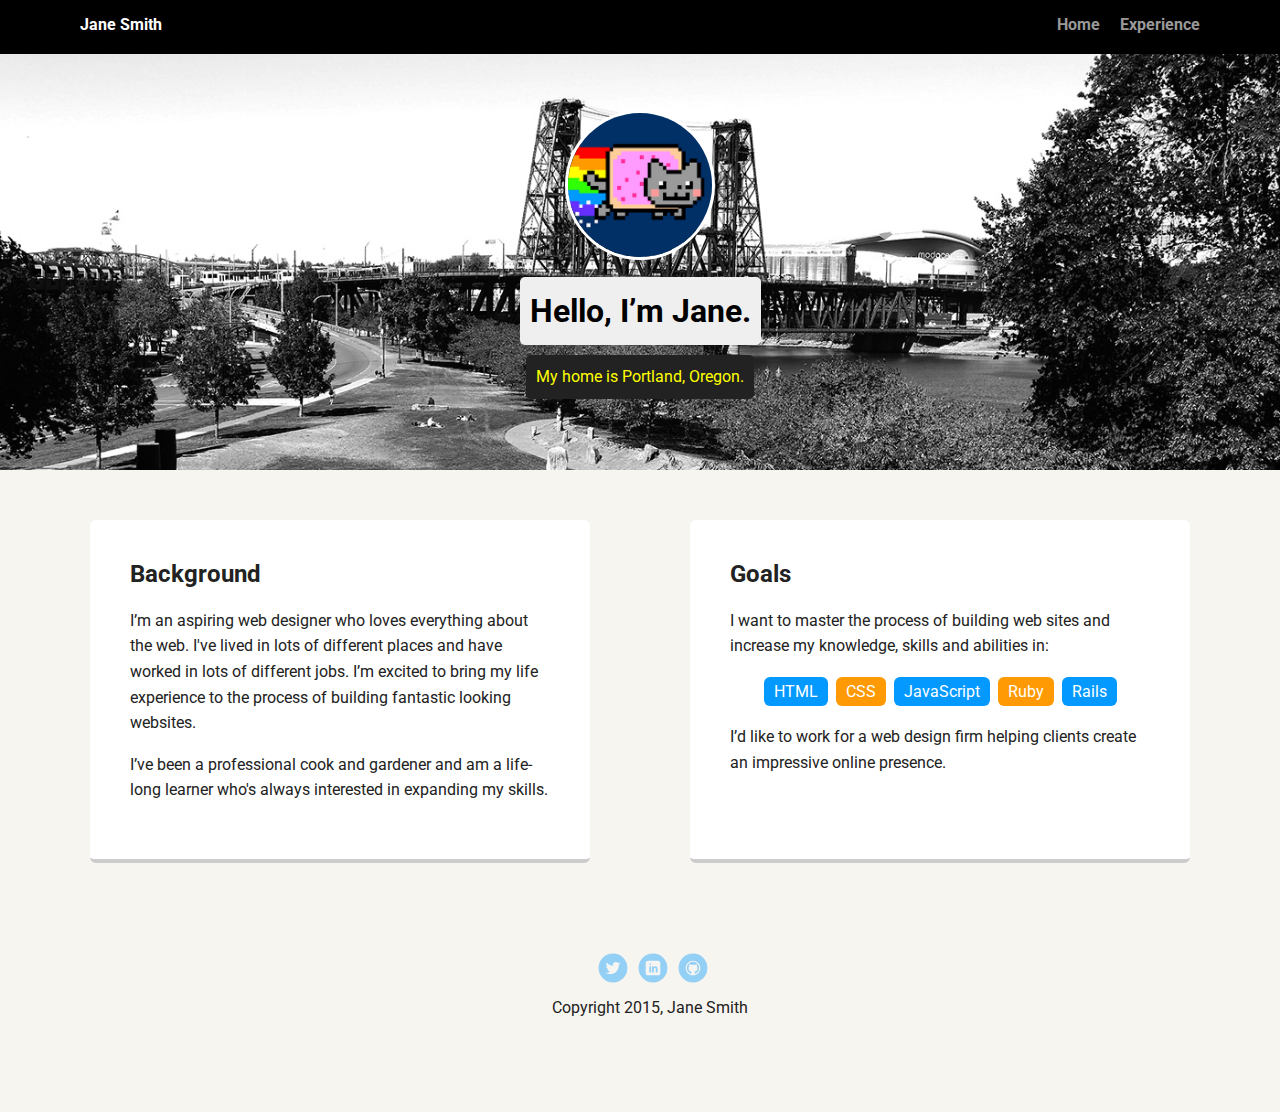
==== profile_page_v1/index.html @ 50a5890b "profile_page Project uploads" ====
<!doctype html>
<html lang="en">
<head>
  <meta charset="utf-8">
  <title>Jane Smith's Profile</title>
  <meta name="viewport" content="width=device-width, initial-scale=1.0">
  <link rel="stylesheet" href="styles.css">
  <link href="https://fonts.googleapis.com/css?family=Muli%7CRoboto:400,300,500,700,900" rel="stylesheet"></head>
  <body>

    <div class="main-nav">
        <ul class="nav">
          <li class="name">Jane Smith</li>
          <li><a href="#">Home</a></li>
          <li><a href="#">Experience</a></li>
        </ul>
    </div>

    <header>
      <img src="images/me.png" alt="Drawing of Jane Smith" class="profile-image">
      <h1 class="tag name">Hello, I’m Jane.</h1>
      <p class="tag location">My home is Portland, Oregon.</p>
    </header>

    <main class="flex">
      <div class="card">
        <h2>Background</h2>
        <p>I’m an aspiring web designer who loves everything about the web. I've lived in lots of different places and have worked in lots of different jobs. I’m excited to bring my life experience to the process of building fantastic looking websites.</p>
        <p>I’ve been a professional cook and gardener and am a life-long learner who's always interested in expanding my skills.</p>
      </div> 

      <div class="card">
        <h2>Goals</h2>
        <p>I want to master the process of building web sites and increase my knowledge, skills and abilities in:</p>
        <ul class="skills">
          <li>HTML</li>
          <li>CSS</li>
          <li>JavaScript</li>
          <li>Ruby</li>
          <li>Rails</li>
        </ul>
        <p>I’d like to work for a web design firm helping clients create an impressive online presence.</p>
      </div> 

    </main>
    <footer>
      <ul>
        <li><a href="#" class="social twitter">Twitter</a></li>
        <li><a href="#" class="social linkedin">LinkedIn</a></li>
        <li><a href="#" class="social github">Github</a></li>
      </ul>
      <p class="copyright">Copyright 2015, Jane Smith</p>
    </footer>
  </body>
  </html>
---- profile_page_v1/styles.css ----
/* Global Layout Set-up */
* { 
  box-sizing: border-box;
}
  
body {
  margin: 0;
  padding: 0;
  text-align: center;
  font-family: 'Roboto', sans-serif;
  color: #222;
  background: #f7f5f0;
}
/* Link Styles */

a {
  text-decoration: none;
  color: #999;
}
a:hover {
  color: #6633ff;
}

/* Section Styles */

.main-nav {
  width: 100%;
  background: black;
  min-height: 30px;
  padding: 10px;
  position: fixed;
  text-align: center;
}
.nav {
  display: flex;
  justify-content: space-around;
  font-weight: 700;
  list-style-type: none;
  margin: 0 auto;
  padding: 0;
}

.nav .name {
    display: block;
    margin-right: auto;
    color: white;
}
.nav li {
  padding: 5px 10px 10px 10px;
}
.nav a {
  transition: all .5s;
}
.nav a:hover {
  color: white
}

header {
  text-align: center;
  background: url('images/portland.jpg') no-repeat top center ;
  background-size: cover;
  overflow: hidden;
  padding-top: 60px;
}
header {
  line-height: 1.5;
}
header .profile-image {
  margin-top: 50px;
  width: 150px;
  height: 150px;
  border-radius: 50%;
  border: 3px solid white;
  transition: all .5s;
}
header .profile-image:hover {
  transform: scale(1.2) rotate(5deg);
}
.tag {
  background-color: #efefef;
  color: black;
  padding: 10px;
  border-radius: 5px;
  display: table;
  margin: 10px auto;
} 
.location {
  background-color: #222;
  color: yellow;
}
.card {
  margin: 30px;
  padding: 20px 40px 40px;
  max-width: 500px;
  text-align: left;
  background: #fff;
  border-bottom: 4px solid #ccc;
  border-radius: 6px;
  transition: all .5s;
}
.card:hover {
  border-color: #ff99ff;
}

ul.skills {
  padding: 0;
  text-align: center;
}

.skills li {
  border-radius: 6px;
  display: inline-block;
  background: #ff9904;
  color: white;
  padding: 5px 10px;
  margin: 2px;
}

.skills li:nth-child(odd) {
  background: #0399ff;
}

footer {
  width: 100%;
  min-height: 30px;
  padding: 20px 0 40px 20px;
}

footer .copyright {
  top: -8px;
  font-size: .75em;
}

footer ul {
  list-style-type: none;
  margin: 0;
  padding: 0;
}

footer ul li {
  display: inline-block;
}

a.social {
  display: inline-block;
  text-indent: -9999px;
  margin-left: 5px;
  width: 30px;
  height: 30px;
  background-size: 30px 30px;
  opacity: .4;
  transition: all .5s;
}
a.twitter {
  background-image: url(images/twitter.svg);
}
a.linkedin {
  background-image: url(images/linkedin.svg);
}
a.github {
  background-image: url(images/github.svg);
}
a.social:hover {
  opacity: 1;
}
.clearfix {
  clear: both;
}

/* Styles for larger screens */
@media screen and (min-width: 720px) {
  
  .flex {
      display: -ms-flexbox;      /* TWEENER - IE 10 */
      display: flex; 
      max-width: 1200px;
      -ms-flex-pack: distribute;
      justify-content: space-around;
      margin: 0 auto;
  }

  header {
    min-height: 470px;
  }

  .nav {
    max-width: 1200px;
    padding: 0 30px;
  }


  main {
    padding-top: 20px;
  }

  main p {
    line-height: 1.6em;
  }

  footer {
    font-size: 1.3em;
    max-width: 1200px;
    margin: 40px auto;
  }

}
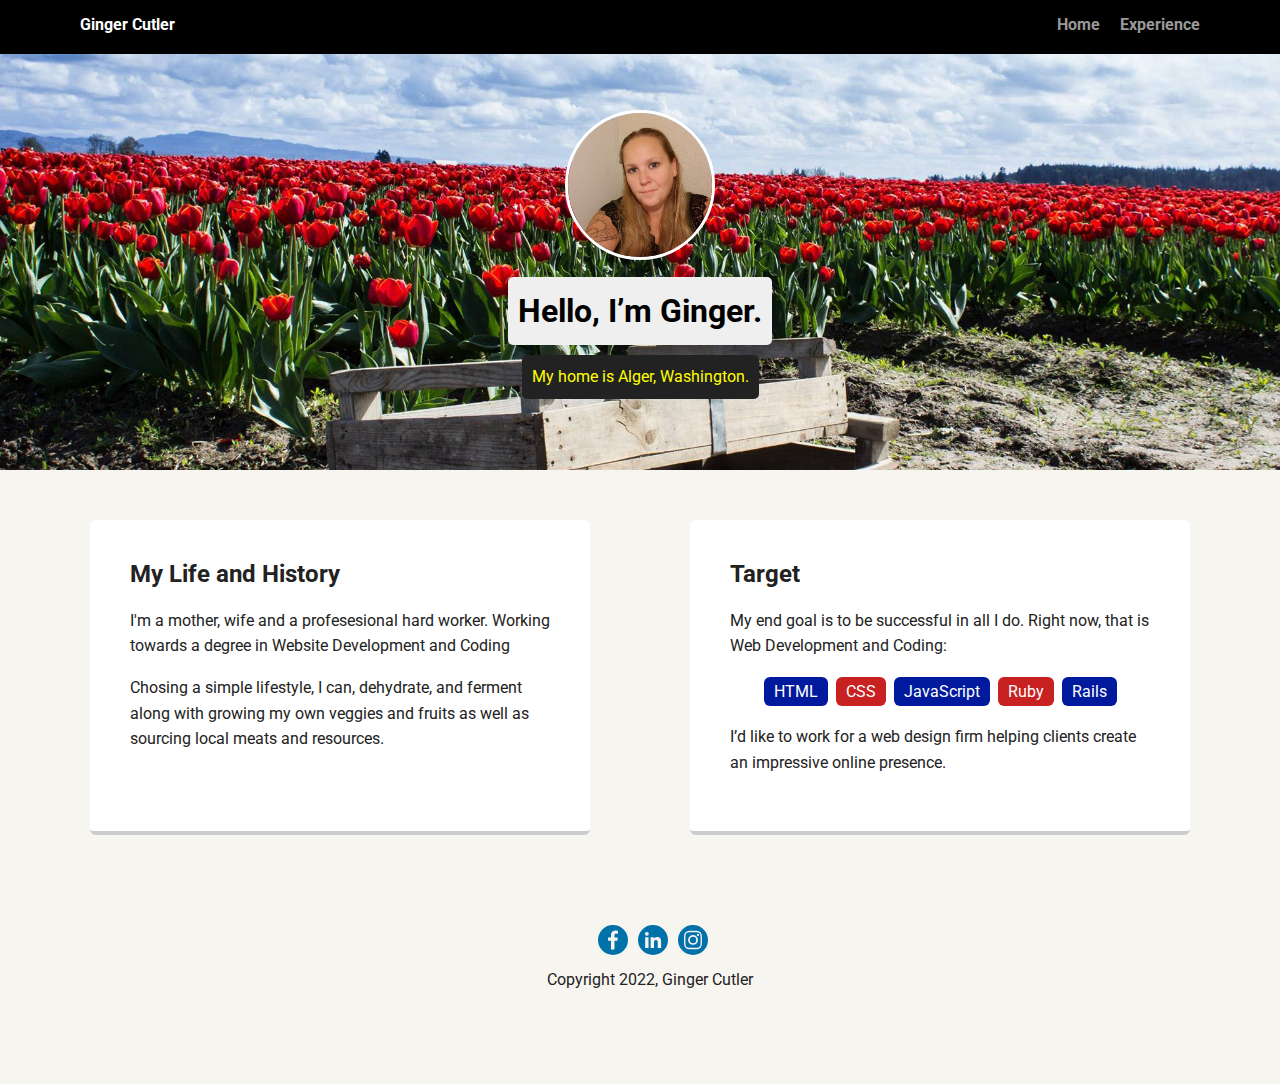
==== commit d4ef4dbe: "update 2-7-22" ====
--- a/profile_page_v1/index.html
+++ b/profile_page_v1/index.html
@@ -2,7 +2,7 @@
 <html lang="en">
 <head>
   <meta charset="utf-8">
-  <title>Jane Smith's Profile</title>
+  <title>Ginger Cutler's Profile</title>
   <meta name="viewport" content="width=device-width, initial-scale=1.0">
   <link rel="stylesheet" href="styles.css">
   <link href="https://fonts.googleapis.com/css?family=Muli%7CRoboto:400,300,500,700,900" rel="stylesheet"></head>
@@ -10,28 +10,28 @@
 
     <div class="main-nav">
         <ul class="nav">
-          <li class="name">Jane Smith</li>
-          <li><a href="#">Home</a></li>
-          <li><a href="#">Experience</a></li>
+          <li class="name">Ginger Cutler</li>
+          <li><a href="index.html">Home</a></li>
+          <li><a href="#experience">Experience</a></li>
         </ul>
     </div>
 
     <header>
-      <img src="images/me.png" alt="Drawing of Jane Smith" class="profile-image">
-      <h1 class="tag name">Hello, I’m Jane.</h1>
-      <p class="tag location">My home is Portland, Oregon.</p>
+      <img src="images/Ginger-profile.jpg" alt="Profile Photo of Ginger Cutler" class="profile-image">
+      <h1 class="tag name">Hello, I’m Ginger.</h1>
+      <p class="tag location">My home is Alger, Washington.</p>
     </header>
 
     <main class="flex">
       <div class="card">
-        <h2>Background</h2>
-        <p>I’m an aspiring web designer who loves everything about the web. I've lived in lots of different places and have worked in lots of different jobs. I’m excited to bring my life experience to the process of building fantastic looking websites.</p>
-        <p>I’ve been a professional cook and gardener and am a life-long learner who's always interested in expanding my skills.</p>
+        <h2 id="experience">My Life and History</h2>
+        <p>I'm a mother, wife and a profesesional hard worker.  Working towards a degree in Website Development and Coding</p>
+        <p>Chosing a simple lifestyle, I can, dehydrate, and ferment along with growing my own veggies and fruits as well as sourcing local meats and resources.</p>
       </div> 
 
       <div class="card">
-        <h2>Goals</h2>
-        <p>I want to master the process of building web sites and increase my knowledge, skills and abilities in:</p>
+        <h2>Target</h2>
+        <p>My end goal is to be successful in all I do. Right now, that is Web Development and Coding:</p>
         <ul class="skills">
           <li>HTML</li>
           <li>CSS</li>
@@ -45,11 +45,11 @@
     </main>
     <footer>
       <ul>
-        <li><a href="#" class="social twitter">Twitter</a></li>
-        <li><a href="#" class="social linkedin">LinkedIn</a></li>
-        <li><a href="#" class="social github">Github</a></li>
+        <li><a href="https://www.facebook.com/ginger.cutlercampbell/" class="social facebook">Facebook</a></li>
+        <li><a href="https://www.linkedin.com/in/just-one-click-photography-design/" class="social linkedin">LinkedIn</a></li>
+        <li><a href="https://www.instagram.com/ginger.cutlercampbell/" class="social instagram">Instagram</a></li>
       </ul>
-      <p class="copyright">Copyright 2015, Jane Smith</p>
+      <p class="copyright">Copyright 2022, Ginger Cutler</p>
     </footer>
   </body>
   </html>
--- a/profile_page_v1/styles.css
+++ b/profile_page_v1/styles.css
@@ -57,7 +57,7 @@
 
 header {
   text-align: center;
-  background: url('images/portland.jpg') no-repeat top center ;
+  background: url('images/background.jpg') no-repeat top center ;
   background-size: cover;
   overflow: hidden;
   padding-top: 60px;
@@ -110,14 +110,14 @@
 .skills li {
   border-radius: 6px;
   display: inline-block;
-  background: #ff9904;
+  background: #C82121;
   color: white;
   padding: 5px 10px;
   margin: 2px;
 }
 
 .skills li:nth-child(odd) {
-  background: #0399ff;
+  background: #011A9D;
 }
 
 footer {
@@ -148,17 +148,17 @@
   width: 30px;
   height: 30px;
   background-size: 30px 30px;
-  opacity: .4;
-  transition: all .5s;
-}
-a.twitter {
-  background-image: url(images/twitter.svg);
+  opacity: 100%;
+  transition: all .5s;
+}
+a.instagram {
+  background-image: url("images/instagram.svg");
 }
 a.linkedin {
-  background-image: url(images/linkedin.svg);
-}
-a.github {
-  background-image: url(images/github.svg);
+  background-image: url(images/linkedin2.svg);
+}
+a.facebook {
+  background-image: url("images/faceboook.svg");
 }
 a.social:hover {
   opacity: 1;
@@ -205,3 +205,5 @@
 
 }
 
+.experience {
+}
